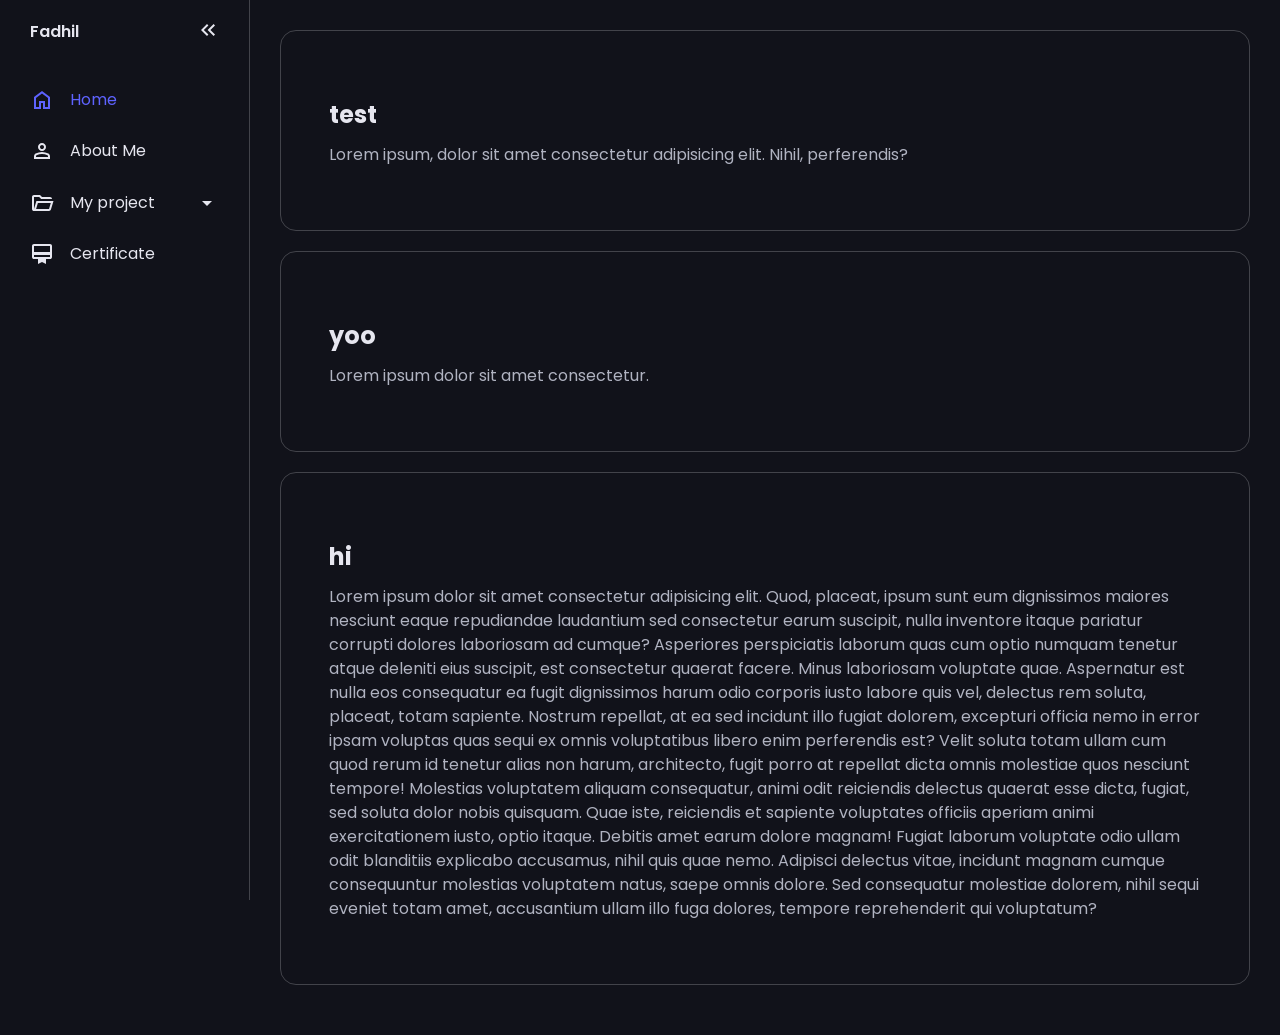
==== index.html @ 7f977c06 "porto baru nich" ====
<!doctype html>
<html lang="en">
  <head>
    <meta charset="UTF-8" />
    <meta name="viewport" content="width=device-width, initial-scale=1.0" />
    <title>Fadhil Portofolio</title>
    <link rel="stylesheet" href="/css/style.css" />
    <script type="text/javascript" src="/js/app.js" defer></script>
  </head>
  <body class="fade-in">
    <nav id="sidebar">
      <ul>
        <li>
          <span class="logo"> Fadhil</span>
          <button onclick=toggleSidebar() id="toggle-btn">
            <svg
              xmlns="http://www.w3.org/2000/svg"
              height="24px"
              viewBox="0 -960 960 960"
              width="24px"
              fill="#e3e3e3"
            >
              <path
                d="M440-240 200-480l240-240 56 56-183 184 183 184-56 56Zm264 0L464-480l240-240 56 56-183 184 183 184-56 56Z"
              />
            </svg>
          </button>
        </li>
        <li class="active">
          <a href="index.html">
            <svg
              xmlns="http://www.w3.org/2000/svg"
              height="24px"
              viewBox="0 -960 960 960"
              width="24px"
              fill="#e3e3e3"
            >
              <path
                d="M240-200h120v-240h240v240h120v-360L480-740 240-560v360Zm-80 80v-480l320-240 320 240v480H520v-240h-80v240H160Zm320-350Z"
              />
            </svg>
            <span>Home</span>
          </a>
        </li>
        <li>
          <a href="about-me.html">
            <svg
              xmlns="http://www.w3.org/2000/svg"
              height="24px"
              viewBox="0 -960 960 960"
              width="24px"
              fill="#e3e3e3"
            >
              <path
                d="M367-527q-47-47-47-113t47-113q47-47 113-47t113 47q47 47 47 113t-47 113q-47 47-113 47t-113-47ZM160-160v-112q0-34 17.5-62.5T224-378q62-31 126-46.5T480-440q66 0 130 15.5T736-378q29 15 46.5 43.5T800-272v112H160Zm80-80h480v-32q0-11-5.5-20T700-306q-54-27-109-40.5T480-360q-56 0-111 13.5T260-306q-9 5-14.5 14t-5.5 20v32Zm296.5-343.5Q560-607 560-640t-23.5-56.5Q513-720 480-720t-56.5 23.5Q400-673 400-640t23.5 56.5Q447-560 480-560t56.5-23.5ZM480-640Zm0 400Z"
              />
            </svg>
            <span>About Me</span>
          </a>
        </li>
        <li>
          <button onclick=togglesubMenu(this) class="dropdown-btn">
            <svg
              xmlns="http://www.w3.org/2000/svg"
              height="24px"
              viewBox="0 -960 960 960"
              width="24px"
              fill="#e3e3e3"
            >
              <path
                d="M160-160q-33 0-56.5-23.5T80-240v-480q0-33 23.5-56.5T160-800h240l80 80h320q33 0 56.5 23.5T880-640H447l-80-80H160v480l96-320h684L837-217q-8 26-29.5 41.5T760-160H160Zm84-80h516l72-240H316l-72 240Zm0 0 72-240-72 240Zm-84-400v-80 80Z"
              />
            </svg>
            <span>My project</span>
            <svg
              xmlns="http://www.w3.org/2000/svg"
              height="24px"
              viewBox="0 -960 960 960"
              width="24px"
              fill="#e3e3e3"
            >
              <path d="M480-360 280-560h400L480-360Z" />
            </svg>
          </button>
          <ul class="sub-menu">
            <div>
              <li><a href="project1.html">nama projek</a></li>
              <li><a href="#project-2">nama projek</a></li>
              <li><a href="#project-3">nama projek</a></li>
            </div>
          </ul>
        </li>
        <li>
          <a href="certificate.html">
            <svg
              xmlns="http://www.w3.org/2000/svg"
              height="24px"
              viewBox="0 -960 960 960"
              width="24px"
              fill="#e3e3e3"
            >
              <path
                d="M160-440v80h640v-80H160Zm0-440h640q33 0 56.5 23.5T880-800v440q0 33-23.5 56.5T800-280H640v200l-160-80-160 80v-200H160q-33 0-56.5-23.5T80-360v-440q0-33 23.5-56.5T160-880Zm0 320h640v-240H160v240Zm0 200v-440 440Z"
              />
            </svg>
            <span>Certificate</span>
          </a>
        </li>
      </ul>
    </nav>
    <main>
      <div class="container">
        <h2>test</h2>
        <p>
          Lorem ipsum, dolor sit amet consectetur adipisicing elit. Nihil,
          perferendis?
        </p>
      </div>
      <div class="container">
        <h2>yoo</h2>
        <p>Lorem ipsum dolor sit amet consectetur.</p>
      </div>
      <div class="container">
        <h2>hi</h2>
        <p>
          Lorem ipsum dolor sit amet consectetur adipisicing elit. Quod,
          placeat, ipsum sunt eum dignissimos maiores nesciunt eaque repudiandae
          laudantium sed consectetur earum suscipit, nulla inventore itaque
          pariatur corrupti dolores laboriosam ad cumque? Asperiores
          perspiciatis laborum quas cum optio numquam tenetur atque deleniti
          eius suscipit, est consectetur quaerat facere. Minus laboriosam
          voluptate quae. Aspernatur est nulla eos consequatur ea fugit
          dignissimos harum odio corporis iusto labore quis vel, delectus rem
          soluta, placeat, totam sapiente. Nostrum repellat, at ea sed incidunt
          illo fugiat dolorem, excepturi officia nemo in error ipsam voluptas
          quas sequi ex omnis voluptatibus libero enim perferendis est? Velit
          soluta totam ullam cum quod rerum id tenetur alias non harum,
          architecto, fugit porro at repellat dicta omnis molestiae quos
          nesciunt tempore! Molestias voluptatem aliquam consequatur, animi odit
          reiciendis delectus quaerat esse dicta, fugiat, sed soluta dolor nobis
          quisquam. Quae iste, reiciendis et sapiente voluptates officiis
          aperiam animi exercitationem iusto, optio itaque. Debitis amet earum
          dolore magnam! Fugiat laborum voluptate odio ullam odit blanditiis
          explicabo accusamus, nihil quis quae nemo. Adipisci delectus vitae,
          incidunt magnam cumque consequuntur molestias voluptatem natus, saepe
          omnis dolore. Sed consequatur molestiae dolorem, nihil sequi eveniet
          totam amet, accusantium ullam illo fuga dolores, tempore reprehenderit
          qui voluptatum?
        </p>
      </div>
    </main>
  </body>
</html>
---- css/style.css ----
@import url("https://fonts.googleapis.com/css2?family=Poppins:ital,wght@0,100;0,200;0,300;0,400;0,500;0,600;0,700;0,800;0,900;1,100;1,200;1,300;1,400;1,500;1,600;1,700;1,800;1,900&display=swap");
:root {
  --base-clr: #11121a;
  --line-clr: #42434a;
  --hover-clr: #222533;
  --text-clr: #e6e6ef;
  --accent-clr: #5e63ff;
  --secondary-text-clr: #b0b3c1;
}

* {
  margin: 0;
  padding: 0;
}

html {
  font-family:
    Poppins, "segoe UI", "Segoe UI", Tahoma, Geneva, Verdana, sans-serif;
  line-height: 1.5rem;
}

body {
  min-height: 100vh;
  min-height: 100dvh;
  background-color: var(--base-clr);
  color: var(--text-clr);
  display: grid;
  grid-template-columns: auto 1fr;
}

/* buat sidebarnya */
#sidebar {
  box-sizing: border-box;
  height: 100vh;
  width: 250px;
  padding: 5px 1em;
  background-color: var(--base-clr);
  border-right: 1px solid var(--line-clr);

  position: sticky;
  top: 0;
  align-self: start;
  transition: 300ms ease-in-out;
}

#sidebar.close {
  padding: 5px;
  width: 60px;
  overflow: hidden;
  text-wrap: nowrap;
}

#sidebar ul {
  list-style: none;
}

#sidebar > ul > li:first-child {
  display: flex;
  justify-content: flex-end;
  margin-bottom: 16px;
  .logo {
    font-weight: 600;
  }
}

#sidebar ul li.active a {
  color: var(--accent-clr);

  svg {
    fill: var(--accent-clr);
  }
}

#sidebar a,
#sidebar .dropdown-btn,
#sidebar .logo {
  border-radius: 0.5em;
  padding: 0.85em;
  text-decoration: none;
  color: var(--text-clr);
  display: flex;
  align-items: center;
  gap: 1em;
}

.dropdown-btn {
  width: 100%;
  text-align: left;
  background: none;
  border: none;
  font: inherit;
  cursor: pointer;
}

#sidebar svg {
  flex-shrink: 0;
  fill: var(--text-clr);
}

#sidebar a span,
#sidebar .dropdown-btn span {
  flex-grow: 1;
}

#sidebar a:hover,
#sidebar .dropdown-btn:hover {
  background-color: var(--hover-clr);
}

/* dropdown menu style */
#sidebar .sub-menu {
  display: grid;
  grid-template-rows: 0fr;
  transition: 300ms ease-in-out;

  > div {
    overflow: hidden;
  }
}

#sidebar .sub-menu.show {
  grid-template-rows: 1fr;
}

.dropdown-btn svg {
  transition: 200ms ease;
}

.rotate svg:last-child {
  rotate: -180deg;
}

#sidebar .sub-menu a {
  padding-left: 2em;
}

#toggle-btn {
  margin-left: auto;
  padding: 1em;
  border: none;
  border-radius: 0.5em;
  background: none;
  cursor: pointer;

  svg {
    transition: rotate 150ms ease;
  }
}

#toggle-btn:hover {
  background-color: var(--hover-clr);
}

main {
  padding: min(30px, 7%);
}

main p {
  color: var(--secondary-text-clr);
  margin-top: 5px;
  margin-bottom: 15px;
}

.container {
  border: 1px solid var(--line-clr);
  border-radius: 1em;
  margin-bottom: 20px;
  padding: min(3em, 15%);

  h2,
  p {
    margin-top: 1em;
  }
}

@media (max-width: 800px) {
  body {
    grid-template-columns: 1fr;
  }
  .container {
    border: none;
    padding: 0;
  }
  #sidebar {
    height: 60px;
    width: 100%;
    border: none;
    border-top: 1px solid var(--line-clr);
    padding: 0;
    position: fixed;
    top: unset;
    bottom: 0;

    > ul {
      padding: 0;
      display: grid;
      grid-auto-columns: 60px;
      grid-auto-flow: column;
      align-items: center;
      overflow-x: scroll;
    }

    ul li {
      height: 100%;
    }

    ul a,
    ul .dropdown-btn {
      width: 60px;
      height: 60px;
      padding: 0;
      border-radius: 0;
      justify-content: center;
    }

    ul li span,
    ul li:first-child,
    .dropdown-btn svg:last-child {
      display: none;
    }

    ul li .sub-menu.show {
      position: fixed;
      bottom: 60px;
      left: 0;
      box-sizing: border-box;
      height: 60px;
      width: 100%;
      background-color: var(--hover-clr);
      display: flex;
      justify-content: center;

      > div {
        overflow-x: auto;
      }
      li {
        display: inline-flex;
      }
      a {
        box-sizing: border-box;
        padding: 1em;
        width: auto;
        justify-content: center;
      }
    }
  }
}
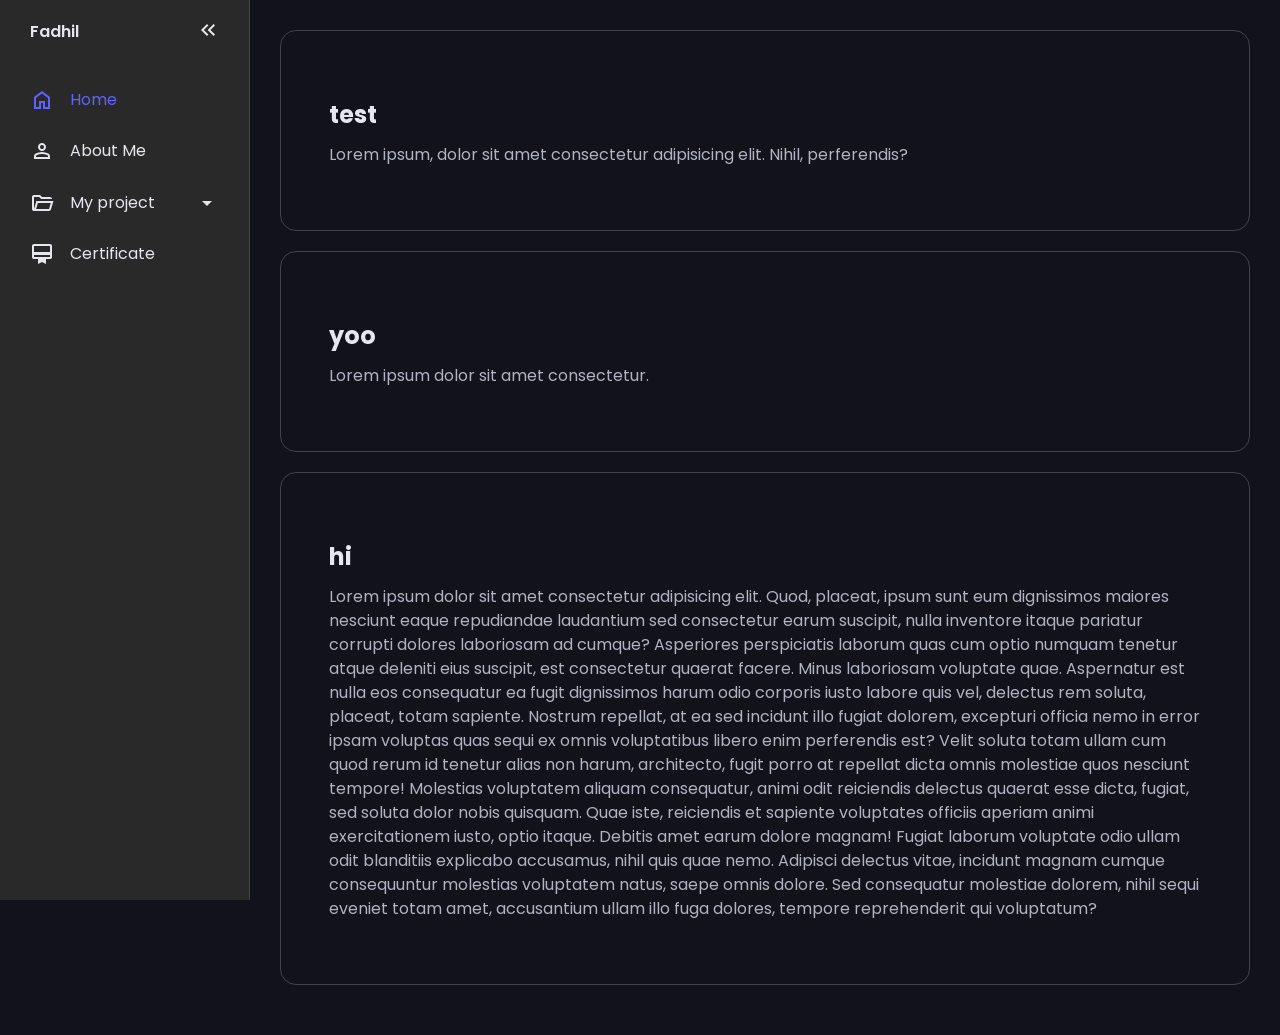
==== commit ed718deb: "rapihin folder" ====
--- a/index.html
+++ b/index.html
@@ -4,8 +4,8 @@
     <meta charset="UTF-8" />
     <meta name="viewport" content="width=device-width, initial-scale=1.0" />
     <title>Fadhil Portofolio</title>
-    <link rel="stylesheet" href="/css/style.css" />
-    <script type="text/javascript" src="/js/app.js" defer></script>
+    <link rel="stylesheet" href="style.css" />
+    <script type="text/javascript" src="app.js" defer></script>
   </head>
   <body class="fade-in">
     <nav id="sidebar">
--- a/style.css
+++ b/style.css
@@ -0,0 +1,248 @@
+@import url("https://fonts.googleapis.com/css2?family=Poppins:ital,wght@0,100;0,200;0,300;0,400;0,500;0,600;0,700;0,800;0,900;1,100;1,200;1,300;1,400;1,500;1,600;1,700;1,800;1,900&display=swap");
+:root {
+  --base-clr: #11121a;
+  --nav-clr: #292929;
+  --line-clr: #42434a;
+  --hover-clr: #222533;
+  --text-clr: #e6e6ef;
+  --accent-clr: #5e63ff;
+  --secondary-text-clr: #b0b3c1;
+}
+
+* {
+  margin: 0;
+  padding: 0;
+}
+
+html {
+  font-family:
+    Poppins, "segoe UI", "Segoe UI", Tahoma, Geneva, Verdana, sans-serif;
+  line-height: 1.5rem;
+}
+
+body {
+  min-height: 100vh;
+  min-height: 100dvh;
+  background-color: var(--base-clr);
+  color: var(--text-clr);
+  display: grid;
+  grid-template-columns: auto 1fr;
+}
+
+/* buat sidebarnya */
+#sidebar {
+  box-sizing: border-box;
+  height: 100vh;
+  width: 250px;
+  padding: 5px 1em;
+  background-color: var(--nav-clr);
+  border-right: 1px solid var(--line-clr);
+
+  position: sticky;
+  top: 0;
+  align-self: start;
+  transition: 300ms ease-in-out;
+}
+
+#sidebar.close {
+  padding: 5px;
+  width: 60px;
+  overflow: hidden;
+  text-wrap: nowrap;
+}
+
+#sidebar ul {
+  list-style: none;
+}
+
+#sidebar > ul > li:first-child {
+  display: flex;
+  justify-content: flex-end;
+  margin-bottom: 16px;
+  .logo {
+    font-weight: 600;
+  }
+}
+
+#sidebar ul li.active a {
+  color: var(--accent-clr);
+
+  svg {
+    fill: var(--accent-clr);
+  }
+}
+
+#sidebar a,
+#sidebar .dropdown-btn,
+#sidebar .logo {
+  border-radius: 0.5em;
+  padding: 0.85em;
+  text-decoration: none;
+  color: var(--text-clr);
+  display: flex;
+  align-items: center;
+  gap: 1em;
+}
+
+.dropdown-btn {
+  width: 100%;
+  text-align: left;
+  background: none;
+  border: none;
+  font: inherit;
+  cursor: pointer;
+}
+
+#sidebar svg {
+  flex-shrink: 0;
+  fill: var(--text-clr);
+}
+
+#sidebar a span,
+#sidebar .dropdown-btn span {
+  flex-grow: 1;
+}
+
+#sidebar a:hover,
+#sidebar .dropdown-btn:hover {
+  background-color: var(--hover-clr);
+}
+
+/* dropdown menu style */
+#sidebar .sub-menu {
+  display: grid;
+  grid-template-rows: 0fr;
+  transition: 300ms ease-in-out;
+
+  > div {
+    overflow: hidden;
+  }
+}
+
+#sidebar .sub-menu.show {
+  grid-template-rows: 1fr;
+}
+
+.dropdown-btn svg {
+  transition: 200ms ease;
+}
+
+.rotate svg:last-child {
+  rotate: -180deg;
+}
+
+#sidebar .sub-menu a {
+  padding-left: 2em;
+}
+
+#toggle-btn {
+  margin-left: auto;
+  padding: 1em;
+  border: none;
+  border-radius: 0.5em;
+  background: none;
+  cursor: pointer;
+
+  svg {
+    transition: rotate 150ms ease;
+  }
+}
+
+#toggle-btn:hover {
+  background-color: var(--hover-clr);
+}
+
+main {
+  padding: min(30px, 7%);
+}
+
+main p {
+  color: var(--secondary-text-clr);
+  margin-top: 5px;
+  margin-bottom: 15px;
+}
+
+.container {
+  border: 1px solid var(--line-clr);
+  border-radius: 1em;
+  margin-bottom: 20px;
+  padding: min(3em, 15%);
+
+  h2,
+  p {
+    margin-top: 1em;
+  }
+}
+
+@media (max-width: 800px) {
+  body {
+    grid-template-columns: 1fr;
+  }
+  .container {
+    border: none;
+    padding: 0;
+  }
+  #sidebar {
+    height: 60px;
+    width: 100%;
+    border: none;
+    border-top: 1px solid var(--line-clr);
+    padding: 0;
+    position: fixed;
+    top: unset;
+    bottom: 0;
+
+    > ul {
+      padding: 0;
+      display: grid;
+      grid-auto-columns: 60px;
+      grid-auto-flow: column;
+      align-items: center;
+      overflow-x: scroll;
+    }
+
+    ul li {
+      height: 100%;
+    }
+
+    ul a,
+    ul .dropdown-btn {
+      width: 60px;
+      height: 60px;
+      padding: 0;
+      border-radius: 0;
+      justify-content: center;
+    }
+
+    ul li span,
+    ul li:first-child,
+    .dropdown-btn svg:last-child {
+      display: none;
+    }
+
+    ul li .sub-menu.show {
+      position: fixed;
+      bottom: 60px;
+      left: 0;
+      box-sizing: border-box;
+      height: 60px;
+      width: 100%;
+      background-color: var(--hover-clr);
+      display: flex;
+      justify-content: center;
+
+      > div {
+        overflow-x: auto;
+      }
+      li {
+        display: inline-flex;
+      }
+      a {
+        box-sizing: border-box;
+        padding: 1em;
+        width: auto;
+        justify-content: center;
+      }
+    }
+  }
+}
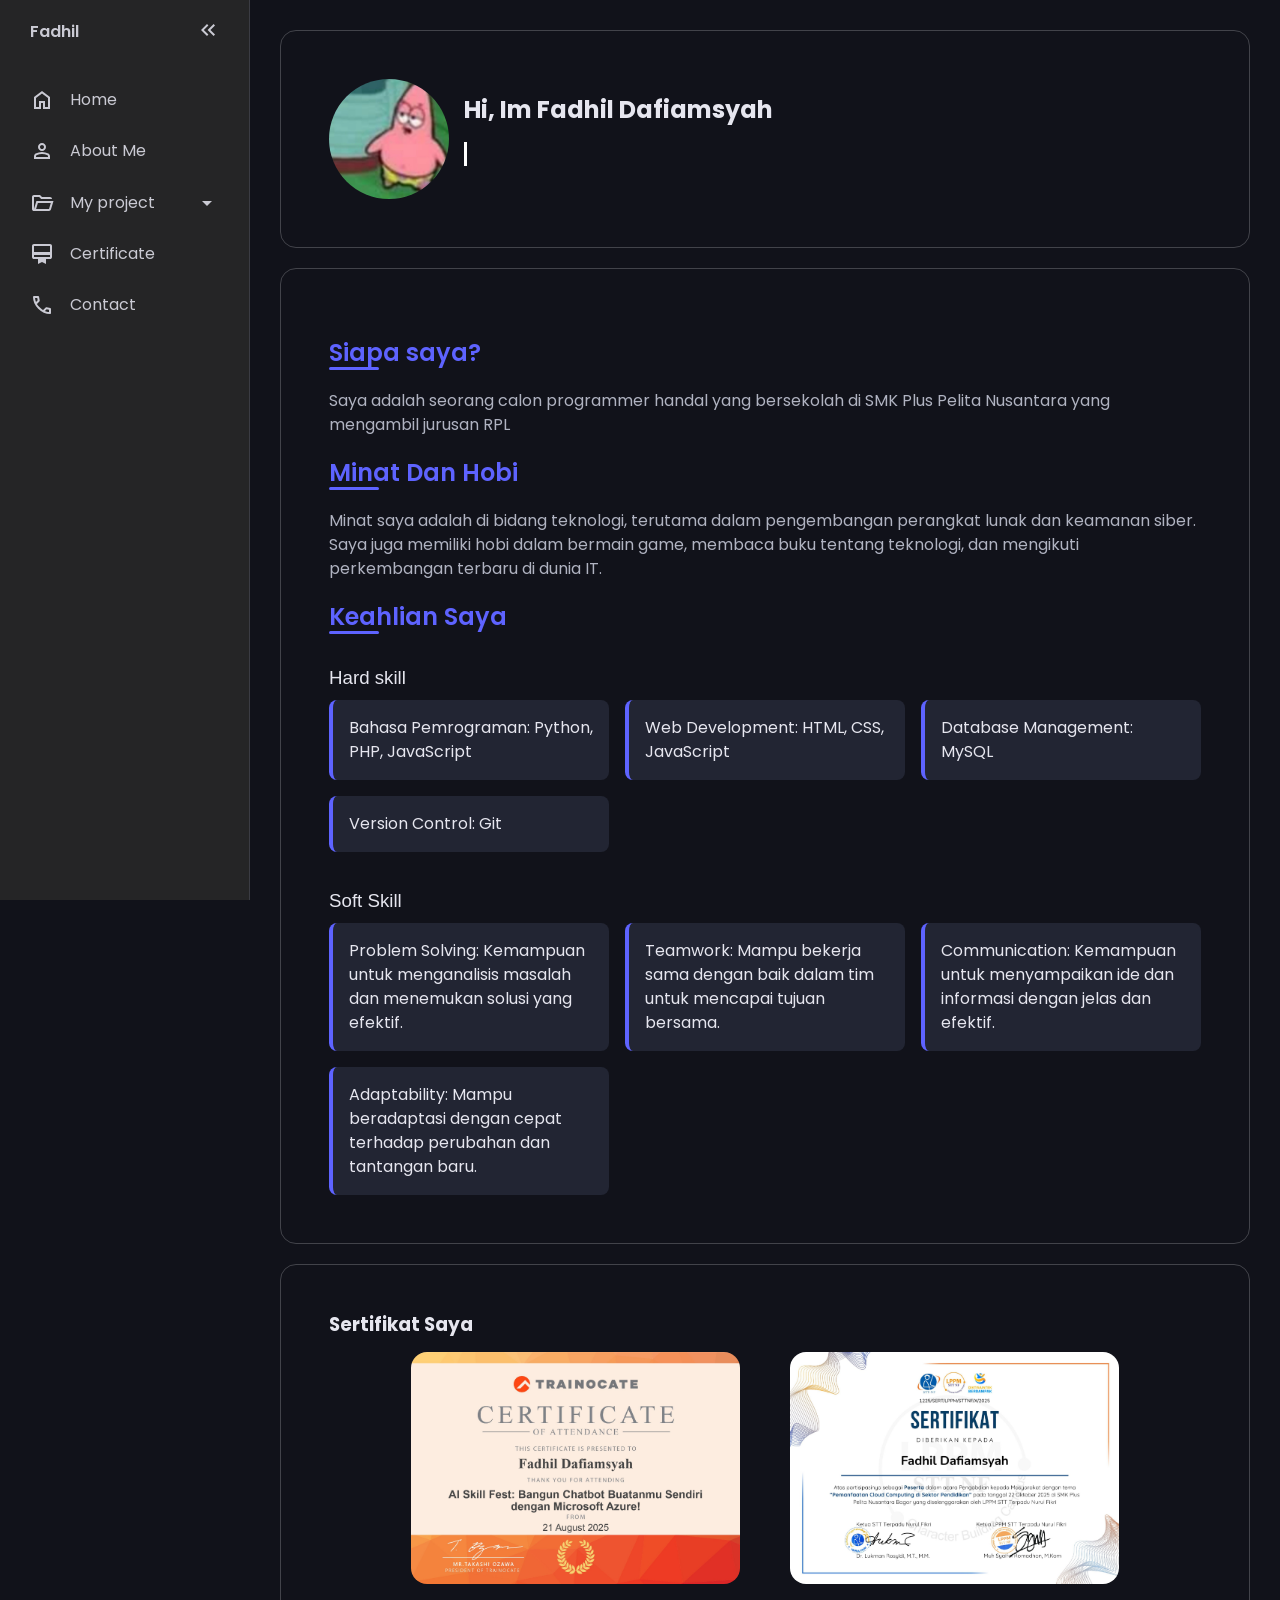
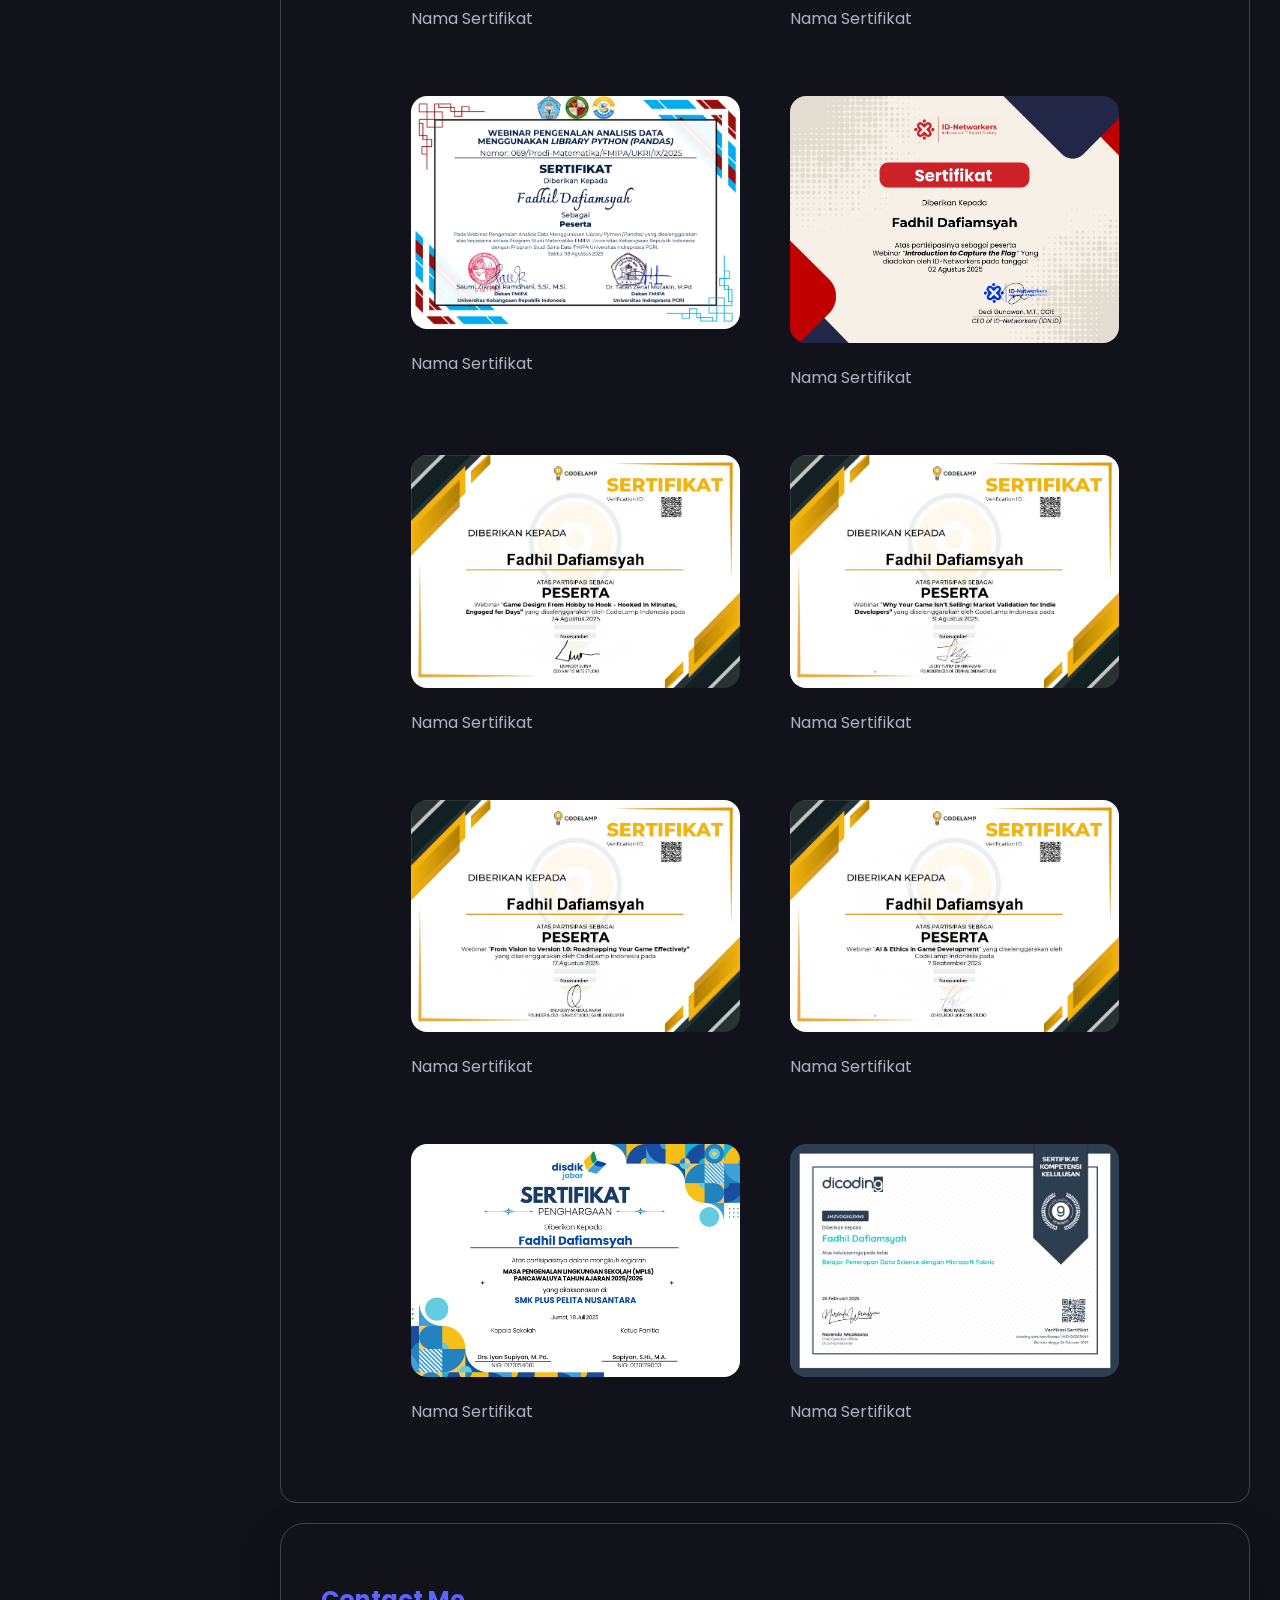
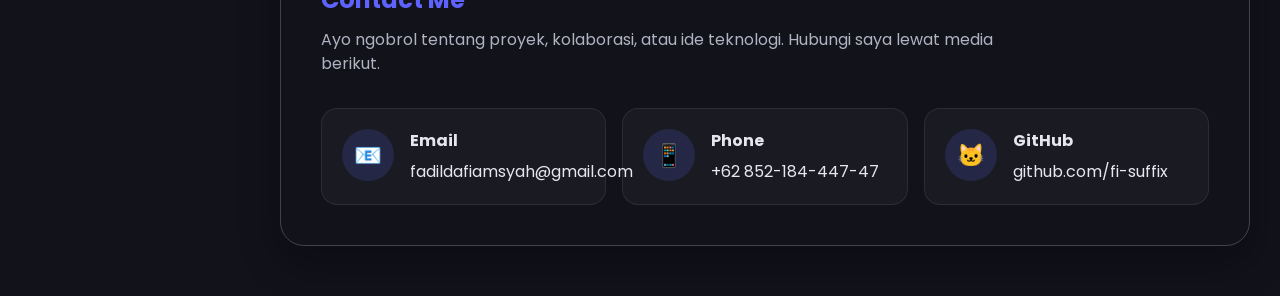
==== commit 549d3025: "update" ====
--- a/index.html
+++ b/index.html
@@ -12,7 +12,7 @@
       <ul>
         <li>
           <span class="logo"> Fadhil</span>
-          <button onclick=toggleSidebar() id="toggle-btn">
+          <button onclick="toggleSidebar()" id="toggle-btn">
             <svg
               xmlns="http://www.w3.org/2000/svg"
               height="24px"
@@ -26,8 +26,8 @@
             </svg>
           </button>
         </li>
-        <li class="active">
-          <a href="index.html">
+        <li>
+          <a href="#home">
             <svg
               xmlns="http://www.w3.org/2000/svg"
               height="24px"
@@ -43,7 +43,7 @@
           </a>
         </li>
         <li>
-          <a href="about-me.html">
+          <a href="#about">
             <svg
               xmlns="http://www.w3.org/2000/svg"
               height="24px"
@@ -59,7 +59,7 @@
           </a>
         </li>
         <li>
-          <button onclick=togglesubMenu(this) class="dropdown-btn">
+          <button onclick="togglesubMenu(this)" class="dropdown-btn">
             <svg
               xmlns="http://www.w3.org/2000/svg"
               height="24px"
@@ -84,14 +84,13 @@
           </button>
           <ul class="sub-menu">
             <div>
-              <li><a href="project1.html">nama projek</a></li>
-              <li><a href="#project-2">nama projek</a></li>
-              <li><a href="#project-3">nama projek</a></li>
+              <li><a href="project1.html">Web Kelas</a></li>
+              <li><a href="project2.html">Jam Digital</a></li>
             </div>
           </ul>
         </li>
         <li>
-          <a href="certificate.html">
+          <a href="#sertifikat">
             <svg
               xmlns="http://www.w3.org/2000/svg"
               height="24px"
@@ -104,50 +103,209 @@
               />
             </svg>
             <span>Certificate</span>
+          </a>
+        </li>
+        <li>
+          <a href="#contact">
+            <svg
+              xmlns="http://www.w3.org/2000/svg"
+              height="24px"
+              viewBox="0 -960 960 960"
+              width="24px"
+              fill="#e3e3e3"
+            >
+              <path
+                d="M798-120q-125 0-247-54.5T329-329Q229-429 174.5-551T120-798q0-18 12-30t30-12h162q14 0 25 9.5t13 22.5l26 140q2 16-1 27t-11 19l-97 98q20 37 47.5 71.5T387-386q31 31 65 57.5t72 48.5l94-94q9-9 23.5-13.5T670-390l138 28q14 4 23 14.5t9 23.5v162q0 18-12 30t-30 12ZM241-600l66-66-17-94h-89q5 41 14 81t26 79Zm358 358q39 17 79.5 27t81.5 13v-88l-94-19-67 67ZM241-600Zm358 358Z"
+              />
+            </svg>
+            <span>Contact</span>
           </a>
         </li>
       </ul>
     </nav>
     <main>
-      <div class="container">
-        <h2>test</h2>
-        <p>
-          Lorem ipsum, dolor sit amet consectetur adipisicing elit. Nihil,
-          perferendis?
-        </p>
-      </div>
-      <div class="container">
-        <h2>yoo</h2>
-        <p>Lorem ipsum dolor sit amet consectetur.</p>
-      </div>
-      <div class="container">
-        <h2>hi</h2>
-        <p>
-          Lorem ipsum dolor sit amet consectetur adipisicing elit. Quod,
-          placeat, ipsum sunt eum dignissimos maiores nesciunt eaque repudiandae
-          laudantium sed consectetur earum suscipit, nulla inventore itaque
-          pariatur corrupti dolores laboriosam ad cumque? Asperiores
-          perspiciatis laborum quas cum optio numquam tenetur atque deleniti
-          eius suscipit, est consectetur quaerat facere. Minus laboriosam
-          voluptate quae. Aspernatur est nulla eos consequatur ea fugit
-          dignissimos harum odio corporis iusto labore quis vel, delectus rem
-          soluta, placeat, totam sapiente. Nostrum repellat, at ea sed incidunt
-          illo fugiat dolorem, excepturi officia nemo in error ipsam voluptas
-          quas sequi ex omnis voluptatibus libero enim perferendis est? Velit
-          soluta totam ullam cum quod rerum id tenetur alias non harum,
-          architecto, fugit porro at repellat dicta omnis molestiae quos
-          nesciunt tempore! Molestias voluptatem aliquam consequatur, animi odit
-          reiciendis delectus quaerat esse dicta, fugiat, sed soluta dolor nobis
-          quisquam. Quae iste, reiciendis et sapiente voluptates officiis
-          aperiam animi exercitationem iusto, optio itaque. Debitis amet earum
-          dolore magnam! Fugiat laborum voluptate odio ullam odit blanditiis
-          explicabo accusamus, nihil quis quae nemo. Adipisci delectus vitae,
-          incidunt magnam cumque consequuntur molestias voluptatem natus, saepe
-          omnis dolore. Sed consequatur molestiae dolorem, nihil sequi eveniet
-          totam amet, accusantium ullam illo fuga dolores, tempore reprehenderit
-          qui voluptatum?
-        </p>
-      </div>
+      <section id="home">
+        <div class="container-profile">
+          <img
+            src="assets/img/IMG_20250711_190937_625.webp"
+            alt=""
+            class="profile"
+          />
+          <div class="text-profile">
+            <h1>Hi, Im Fadhil Dafiamsyah</h1>
+            <p class="type-writter">
+              Tech Enthusiast | Aspiring Programmer | Student at SMK Plus Pelita
+            </p>
+          </div>
+        </div>
+      </section>
+
+      <section id="about">
+        <div class="container">
+          <h2>Siapa saya?</h2>
+          <p>
+            Saya adalah seorang calon programmer handal yang bersekolah di SMK
+            Plus Pelita Nusantara yang mengambil jurusan RPL
+          </p>
+
+          <h2>Minat Dan Hobi</h2>
+          <p>
+            Minat saya adalah di bidang teknologi, terutama dalam pengembangan
+            perangkat lunak dan keamanan siber. Saya juga memiliki hobi dalam
+            bermain game, membaca buku tentang teknologi, dan mengikuti
+            perkembangan terbaru di dunia IT.
+          </p>
+
+          <h2>Keahlian Saya</h2>
+          <h3>Hard skill</h3>
+          <ul>
+            <li>Bahasa Pemrograman: Python, PHP, JavaScript</li>
+            <li>Web Development: HTML, CSS, JavaScript</li>
+            <li>Database Management: MySQL</li>
+            <li>Version Control: Git</li>
+          </ul>
+
+          <h3>Soft Skill</h3>
+          <ul>
+            <li>
+              Problem Solving: Kemampuan untuk menganalisis masalah dan
+              menemukan solusi yang efektif.
+            </li>
+            <li>
+              Teamwork: Mampu bekerja sama dengan baik dalam tim untuk mencapai
+              tujuan bersama.
+            </li>
+            <li>
+              Communication: Kemampuan untuk menyampaikan ide dan informasi
+              dengan jelas dan efektif.
+            </li>
+            <li>
+              Adaptability: Mampu beradaptasi dengan cepat terhadap perubahan
+              dan tantangan baru.
+            </li>
+          </ul>
+        </div>
+      </section>
+
+      <!-- setip -->
+      <section id="sertifikat">
+        <div class="container">
+          <h3>Sertifikat Saya</h3>
+          <div class="sertip-container">
+            <div class="sertip">
+              <img
+                src="assets/Sertifikat/Certificate_AI Skill Fest_ Bangun Chatbot Buatanmu Sendiri dengan Microsoft Azure!_Fadhil Dafiamsyah_page-0001.jpg"
+                alt="Sertifikat 1"
+              />
+              <p>Nama Sertifikat</p>
+            </div>
+            <div class="sertip">
+              <img
+                src="assets/Sertifikat/Fadhil Dafiamsyah  - Sertifikat Peserta “Pemanfaatan Cloud Computing di Sektor Pendidikan”_page-0001.jpg"
+                alt="Sertifikat 2"
+              />
+              <p>Nama Sertifikat</p>
+            </div>
+            <div class="sertip">
+              <img
+                src="assets/Sertifikat/Fadhil Dafiamsyah _Certificate_page-0001.jpg"
+                alt="Sertifikat 3"
+              />
+              <p>Nama Sertifikat</p>
+            </div>
+            <div class="sertip">
+              <img
+                src="assets/Sertifikat/Fadhil Dafiamsyah Sertifikat Webinar Introduction to Capture the Flag_page-0001.jpg"
+                alt="Sertifikat 4"
+              />
+              <p>Nama Sertifikat</p>
+            </div>
+            <div class="sertip">
+              <img
+                src="assets/Sertifikat/Fadhil Dafiamsyah-1_page-0001.jpg"
+                alt="Sertifikat 5"
+              />
+              <p>Nama Sertifikat</p>
+            </div>
+            <div class="sertip">
+              <img
+                src="assets/Sertifikat/Fadhil Dafiamsyah-2_page-0001.jpg"
+                alt="Sertifikat 6"
+              />
+              <p>Nama Sertifikat</p>
+            </div>
+            <div class="sertip">
+              <img
+                src="assets/Sertifikat/Fadhil Dafiamsyah_page-0001.jpg"
+                alt="Sertifikat 7"
+              />
+              <p>Nama Sertifikat</p>
+            </div>
+            <div class="sertip">
+              <img
+                src="assets/Sertifikat/fadhil-dafiamsyah_pages-to-jpg-0001.jpg"
+                alt="Sertifikat 8"
+              />
+              <p>Nama Sertifikat</p>
+            </div>
+            <div class="sertip">
+              <img
+                src="assets/Sertifikat/WhatsApp Image 2025-11-21 at 09.31.43_b5b9c0ea.jpg"
+                alt="Sertifikat 9"
+              />
+              <p>Nama Sertifikat</p>
+            </div>
+            <div class="sertip">
+              <img
+                src="assets/Sertifikat/sertifikat_course_902_5664131_260226132202_page-0001.jpg"
+                alt="Sertifikat 10"
+              />
+              <p>Nama Sertifikat</p>
+            </div>
+          </div>
+        </div>
+      </section>
+
+      <!-- kontak -->
+      <section id="contact">
+        <div class="container contact-card">
+          <h2>Contact Me</h2>
+          <p>
+            Ayo ngobrol tentang proyek, kolaborasi, atau ide teknologi. Hubungi
+            saya lewat media berikut.
+          </p>
+          <div class="contact-grid">
+            <article class="contact-item">
+              <span class="contact-icon">📧</span>
+              <div>
+                <h3>Email</h3>
+                <a href="mailto:fadildafiamsyah@gmail.com"
+                  >fadildafiamsyah@gmail.com</a
+                >
+              </div>
+            </article>
+            <article class="contact-item">
+              <span class="contact-icon">📱</span>
+              <div>
+                <h3>Phone</h3>
+                <a href="tel:+6285218444747">+62 852-184-447-47</a>
+              </div>
+            </article>
+            <article class="contact-item">
+              <span class="contact-icon">🐱</span>
+              <div>
+                <h3>GitHub</h3>
+                <a
+                  href="https://github.com/fi-suffix"
+                  target="_blank"
+                  rel="noreferrer"
+                  >github.com/fi-suffix</a
+                >
+              </div>
+            </article>
+          </div>
+        </div>
+      </section>
     </main>
   </body>
 </html>
--- a/style.css
+++ b/style.css
@@ -37,11 +37,11 @@
   padding: 5px 1em;
   background-color: var(--nav-clr);
   border-right: 1px solid var(--line-clr);
-
   position: sticky;
   top: 0;
   align-self: start;
   transition: 300ms ease-in-out;
+  opacity: 87%;
 }
 
 #sidebar.close {
@@ -167,6 +167,7 @@
   border-radius: 1em;
   margin-bottom: 20px;
   padding: min(3em, 15%);
+  align-items: center;
 
   h2,
   p {
@@ -246,3 +247,259 @@
     }
   }
 }
+
+/* kontent */
+.container-profile {
+  border: 1px solid var(--line-clr);
+  border-radius: 1em;
+  margin-bottom: 20px;
+  padding: min(3em, 15%);
+  display: flex;
+  align-items: center;
+  gap: 15px;
+
+  h2,
+  p {
+    margin-top: 1em;
+  }
+}
+
+.container-profile .profile {
+  width: 120px;
+  height: auto;
+  border-radius: 50%;
+}
+
+.container-profile .text-profile {
+  display: flex;
+  flex-direction: column;
+}
+
+/* kusus about me*/
+#about h2 {
+  color: var(--accent-clr);
+  font-weight: 600;
+  margin-bottom: 1em;
+  position: relative;
+}
+
+#about h2::after {
+  content: "";
+  position: absolute;
+  bottom: -5px;
+  left: 0;
+  width: 50px;
+  height: 3px;
+  background: var(--accent-clr);
+  border-radius: 2px;
+}
+
+#about h3 {
+  color: var(--text-clr);
+  font-weight: 500;
+  margin-top: 2em;
+  margin-bottom: 0.5em;
+}
+
+#about ul {
+  list-style: none;
+  padding: 0;
+  display: grid;
+  grid-template-columns: repeat(auto-fit, minmax(250px, 1fr));
+  gap: 1em;
+}
+
+#about li {
+  background: var(--hover-clr);
+  padding: 1em;
+  border-radius: 0.5em;
+  border-left: 4px solid var(--accent-clr);
+  transition:
+    transform 0.3s ease,
+    box-shadow 0.3s ease;
+}
+
+#about li:hover {
+  transform: translateY(-5px);
+  box-shadow: 0 4px 20px rgba(94, 99, 255, 0.3);
+}
+
+@keyframes slideInUp {
+  from {
+    opacity: 0;
+    transform: translateY(30px);
+  }
+  to {
+    opacity: 1;
+    transform: translateY(0);
+  }
+}
+
+/* buat sertip */
+.sertip-container {
+  display: flex;
+  flex-wrap: wrap;
+  justify-content: center;
+  gap: 20px;
+}
+
+.sertip {
+  display: inline-block;
+  position: relative;
+  margin: 15px;
+}
+
+.sertip img {
+  width: 329px;
+  height: auto;
+  border-radius: 1em;
+}
+
+/* contact */
+.contact-card {
+  border: 1px solid var(--line-clr);
+  box-shadow: 0 18px 40px rgba(0, 0, 0, 0.25);
+  border-radius: 1.5em;
+  padding: 2.5rem;
+}
+
+.contact-card h2 {
+  color: var(--accent-clr);
+  margin-bottom: 0.8rem;
+}
+
+.contact-card p {
+  color: var(--secondary-text-clr);
+  margin-bottom: 2rem;
+  max-width: 700px;
+}
+
+.contact-grid {
+  display: grid;
+  grid-template-columns: repeat(3, minmax(180px, 1fr));
+  gap: 1rem;
+}
+
+.contact-item {
+  display: flex;
+  align-items: flex-start;
+  gap: 1rem;
+  background: rgba(255, 255, 255, 0.04);
+  padding: 1.25rem;
+  border-radius: 1em;
+  border: 1px solid rgba(255, 255, 255, 0.08);
+}
+
+.contact-icon {
+  display: grid;
+  place-items: center;
+  min-width: 52px;
+  min-height: 52px;
+  border-radius: 50%;
+  background: rgba(94, 99, 255, 0.16);
+  color: var(--accent-clr);
+  font-size: 1.4rem;
+}
+
+.contact-item h3 {
+  margin-bottom: 0.4rem;
+  font-size: 1rem;
+  color: var(--text-clr);
+}
+
+.contact-item a {
+  color: var(--text-clr);
+  text-decoration: none;
+  transition: color 200ms ease;
+}
+
+.contact-item a:hover {
+  color: var(--accent-clr);
+}
+
+@media (max-width: 860px) {
+  .contact-grid {
+    grid-template-columns: 1fr;
+  }
+}
+
+/* project */
+.project-card {
+  background: linear-gradient(
+    180deg,
+    rgba(40, 42, 66, 0.95),
+    rgba(17, 18, 26, 0.95)
+  );
+  border: 1px solid rgba(94, 99, 255, 0.2);
+  border-radius: 1.5em;
+  box-shadow: 0 20px 60px rgba(0, 0, 0, 0.35);
+  padding: 2.5rem;
+}
+
+.project-card h1 {
+  font-size: clamp(2rem, 3vw, 2.6rem);
+  margin-bottom: 1.5rem;
+  letter-spacing: 0.03em;
+}
+
+.project-content {
+  display: grid;
+  grid-template-columns: 1.3fr 0.9fr;
+  gap: 2rem;
+  align-items: center;
+}
+
+.project-content img {
+  width: 100%;
+  height: auto;
+  border-radius: 1.25em;
+  border: 1px solid rgba(255, 255, 255, 0.08);
+  box-shadow: inset 0 0 0 1px rgba(255, 255, 255, 0.04);
+}
+
+.project-info h3 {
+  color: var(--accent-clr);
+  margin-bottom: 1rem;
+}
+
+.project-info ul {
+  list-style: none;
+  padding: 0;
+}
+
+.project-info li {
+  background: rgba(94, 99, 255, 0.08);
+  padding: 1rem 1.1rem;
+  border-radius: 0.85rem;
+  color: var(--text-clr);
+  border: 1px solid rgba(255, 255, 255, 0.06);
+}
+
+@media (max-width: 860px) {
+  .project-content {
+    grid-template-columns: 1fr;
+  }
+}
+
+/* efek ngetik */
+.type-writter {
+  color: var(--accent-clr );
+  font-family: 'Courier New', Courier, monospace;
+  font-size: 20px;
+  overflow: hidden; 
+  white-space: nowrap;
+  border-right: 3px solid white;
+  width: 0;
+  animation: 
+    typing 4s steps(20) infinite alternate,
+    blink 0.5s infinite step-end alternate;
+}
+
+@keyframes typing {
+  from { width: 0 }
+  to { width: 100% }
+}
+
+@keyframes blink {
+  50% { border-color: transparent; }
+}
